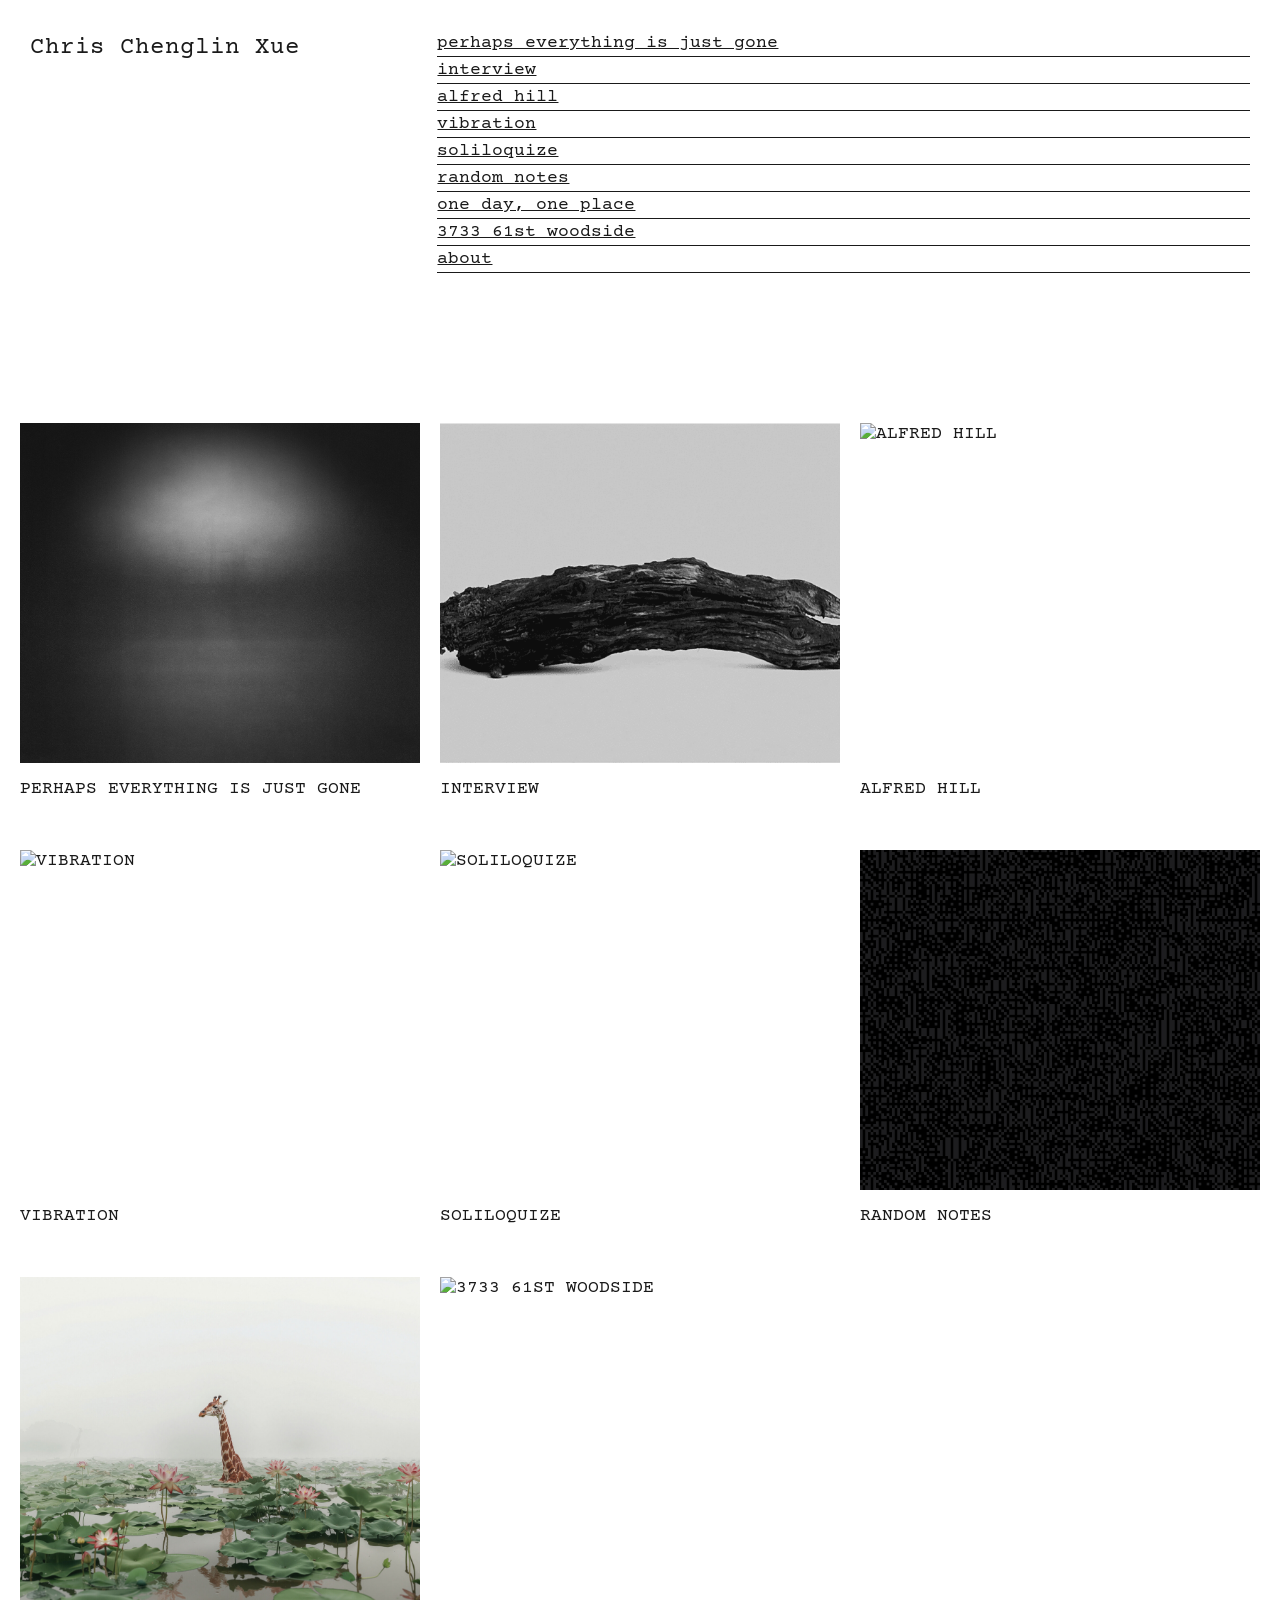
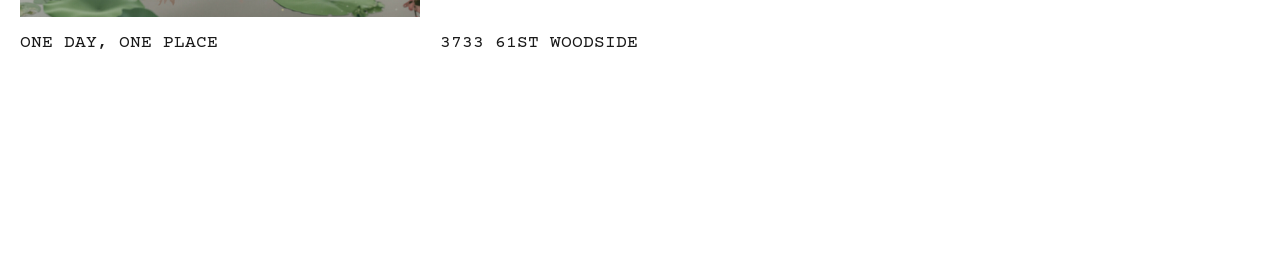
==== index.html @ 0487183d "图片压缩转JPEG+字体改为Courier Prime" ====
<!DOCTYPE html>
<html lang="zh-CN">
<head>
    <meta charset="UTF-8">
    <meta name="viewport" content="width=device-width, initial-scale=1.0">
    <title>Chris Chenglin Xue - Graphic Design & Everything in between</title>
    <link rel="preconnect" href="https://fonts.googleapis.com">
    <link rel="preconnect" href="https://fonts.gstatic.com" crossorigin>
    <link href="https://fonts.googleapis.com/css2?family=Special+Elite&display=swap" rel="stylesheet">
    <link rel="stylesheet" href="css/style.css">
    <!-- SEO -->
    <meta name="description" content="Xue Chenglin is a Beijing-based artist working with interactive media, photography, video and electronic art. CAFA BFA, Alfred University MFA.">
    <meta name="author" content="Xue Chenglin">
    <link rel="canonical" href="https://xuechenglin.com/">
    <meta property="og:type" content="website">
    <meta property="og:title" content="Chris Chenglin Xue - Graphic Design & Everything in between">
    <meta property="og:description" content="Xue Chenglin is a Beijing-based artist working with interactive media, photography, video and electronic art. CAFA BFA, Alfred University MFA.">
    <meta property="og:url" content="https://xuechenglin.com/">
    <meta property="og:image" content="https://xuechenglin.com/images/works/alfred-hill/cover.jpg">
    <meta property="og:site_name" content="Xue Chenglin">
    <meta name="twitter:card" content="summary_large_image">
    <meta name="twitter:title" content="Chris Chenglin Xue - Graphic Design & Everything in between">
    <meta name="twitter:description" content="Xue Chenglin is a Beijing-based artist working with interactive media, photography, video and electronic art. CAFA BFA, Alfred University MFA.">
    <meta name="twitter:image" content="https://xuechenglin.com/images/works/alfred-hill/cover.jpg">
</head>
<body>
    <div id="page" class="site">
        <div id="header-container"></div>

        <main id="primary" class="site-main">
            <div class="submissionsLoop">
                <!-- 作品卡片将通过JavaScript动态生成 -->
            </div>
        </main>
    </div>

    <script src="js/main.js"></script>
    <script src="js/header.js"></script>
</body>
</html>
---- css/style.css ----
/* 字体 */
@import url('https://fonts.googleapis.com/css2?family=Courier+Prime:ital,wght@0,400;0,700;1,400;1,700&display=swap');

/* 基础样式重置 */
*,
*::before,
*::after {
    box-sizing: inherit;
}

html {
    box-sizing: border-box;
    -webkit-text-size-adjust 100%;
    line-height: 1.15;
}

body {
    width: 100%;
    margin: 0;
    background-color: #fff;
    color: #1a1a1a;
    font-family: 'Courier Prime', 'Courier New', Courier, monospace;
    font-size: 18px;
    line-height: 1.5;
}

main {
    display: block;
    color: #1a1a1a;
    background-color: #fff;
    position: relative;
    top: 60px;
    padding-bottom: 140px;
}

h1, .date {
    color: #1a1a1a;
    margin: 0;
    font-size: 18px;
    font-weight: 300;
    line-height: 22px;
}

a, a:visited, a:hover, a:focus, a:active {
    color: #1a1a1a;
}

a {
    background-color: transparent;
}

a:hover {
    outline: 0;
}

p {
    color: #1a1a1a;
    margin-top: 0;
    margin-bottom: 25px;
    font-size: 18px;
    font-weight: 300;
    line-height: 22px;
}

img {
    border-style: none;
    max-width: 100%;
    height: auto;
}

ul {
    list-style: outside;
    margin: 0 0 1.5em 3em;
}

/* 头部样式 */
header,
.site-header {
    padding: 30px;
    display: flex !important;
    min-height: 80px;
    background-color: #fff;
    border-bottom: none;
    visibility: visible !important;
    opacity: 1 !important;
    position: relative;
}

.container {
    justify-content: space-between;
    align-items: center;
    display: flex;
    width: 100%;
}

.site-branding {
    flex: 0 0 33.3%;
    gap: 2px;
    height: 100%;
    display: flex;
}

.site-title {
    font-size: 24px;
    font-weight: 500;
    color: #1a1a1a;
    text-decoration: none;
    letter-spacing: 1px;
}

.site-title:hover {
    opacity: 0.7;
}

.site-branding img {
    width: 100%;
    max-width: 70px;
}

#toggleLight {
    cursor: pointer;
}

/* 导航右侧 */
.nav-right {
    flex: 0 0 66.6%;
    position: relative;
}

/* 筛选菜单 - 原网站使用form和radio按钮 */
.searchandfilter ul {
    list-style: none;
    margin: 0;
    padding: 0;
}

.searchandfilter ul li {
    color: #1a1a1a;
    cursor: pointer;
    padding: 0;
    font-size: 18px;
    font-weight: 300;
    line-height: 26px;
}

.searchandfilter ul li li {
    cursor: pointer;
    border-bottom: 1px solid #1a1a1a;
    padding: 0;
}

.searchandfilter ul li li:hover {
    color: #1a1a1a;
    border-bottom: 1px solid #1a1a1a;
}

.searchandfilter ul li li label {
    cursor: pointer;
    padding: 4px 0;
    padding-left: 0 !important;
}

.searchandfilter ul li li input {
    display: none;
}

.sf-level-0 {
    transition: background-color 0.3s;
    padding: 6px 0;
}

.sf-level-0:hover {
    background-color: #1a1a1a;
    color: #fff;
}

.sf-level-0:hover label,
.sf-level-0:hover .nav-link {
    color: #fff;
}

/* 其他菜单 */
.other-menu {
    flex-direction: row;
    justify-content: space-between;
    width: 100%;
    margin-top: 15px;
    display: flex !important;
    position: relative;
    top: auto;
    visibility: visible !important;
    opacity: 1 !important;
}

.other-menu .search,
.other-menu .about {
    color: #1a1a1a;
    font-size: 18px;
    font-weight: 300;
    line-height: 22px;
}

.other-menu .search:hover,
.other-menu .about:hover {
    color: #1a1a1a;
    cursor: pointer;
}

/* 搜索框 */
.sf-field-search {
    opacity: 0;
    z-index: -1;
    height: 0;
    transition: height 0.5s, opacity 0.5s;
    position: relative;
    top: 60px;
}

.sf-field-search.visible {
    opacity: 1;
    z-index: 1;
    height: auto;
}

.sf-field-search label {
    width: 100%;
    height: 100%;
}

.sf-field-search label input {
    color: #1a1a1a;
    background: transparent;
    border: none;
    width: 100%;
    height: 100%;
    font-size: 160px;
    font-weight: 300;
}

.sf-field-search label input:focus {
    outline: none;
}

.sf-field-search label input::placeholder {
    color: #1a1a1a;
}

/* 关于页面 */
.about-box {
    color: #1a1a1a;
    background-color: #fff;
    width: 100%;
    height: 100%;
    font-size: 18px;
    line-height: 22px;
    position: relative;
}

.about-box-content {
    gap: 50px;
    margin-top: 80px;
    display: flex;
}

.about-left,
.about-right {
    flex: 0 0 50%;
}

.hidden {
    opacity: 0;
    transition: opacity 0.5s;
    display: none;
}

.visible {
    opacity: 1;
    display: block;
}

/* 作品网格 */
.submissionsLoop {
    grid-template-columns: 1fr 1fr 1fr;
    gap: 50px 20px;
    padding: 60px 20px;
    display: grid;
}

/* 作品卡片 */
.card {
    transition: transform 0.5s;
}

.card a {
    color: #1a1a1a;
    font-size: 18px;
    line-height: 22px;
    text-decoration: none;
}

.card-image {
    height: 340px;
    overflow: hidden;
}

.card-image img {
    object-fit: cover;
    width: 100%;
    height: 340px;
    transition: transform 0.5s;
    overflow: hidden;
}

.card:hover .card-image img {
    transform: scale(1.1);
}

.card-content {
    margin-top: 15px;
}

.card-content h1 {
    color: #1a1a1a;
    font-size: 18px;
    font-weight: 300;
    line-height: 22px;
    transition: transform 0.5s;
}

.card:hover .card-content h1 {
    transition: transform 0.5s;
    color: #1a1a1a !important;
}

/* 汉堡按钮 */
.menu-toggle {
    display: none;
    background: none;
    border: none;
    font-size: 24px;
    cursor: pointer;
    color: #1a1a1a;
    padding: 0;
    font-family: inherit;
    line-height: 1;
}

/* 响应式设计 */
@media (max-width: 1100px) {
    .sf-field-search label input {
        font-size: 100px;
    }
}

@media (max-width: 768px) {
    header,
    .site-header {
        padding-right: 20px;
    }

    .container {
        flex-direction: row;
        align-items: center;
        justify-content: space-between;
    }

    .site-branding {
        flex: 1;
    }

    .menu-toggle {
        display: block;
        flex-shrink: 0;
    }

    .nav-right {
        display: none;
        position: absolute;
        top: 100%;
        left: 0;
        right: 0;
        background: #fff;
        padding: 0 30px 20px;
        z-index: 100;
    }

    .nav-right.open {
        display: block;
    }

    .sf-field-search label input {
        font-size: 60px;
    }

    .submissionsLoop {
        grid-template-columns: 1fr 1fr;
    }

    .about-box-content {
        flex-direction: column;
        gap: 0;
    }
}

@media (max-width: 600px) {
    header {
        padding: 20px;
    }

    main {
        top: 0;
    }

    .submissionsLoop {
        grid-template-columns: 1fr;
        padding-top: 30px;
    }
}
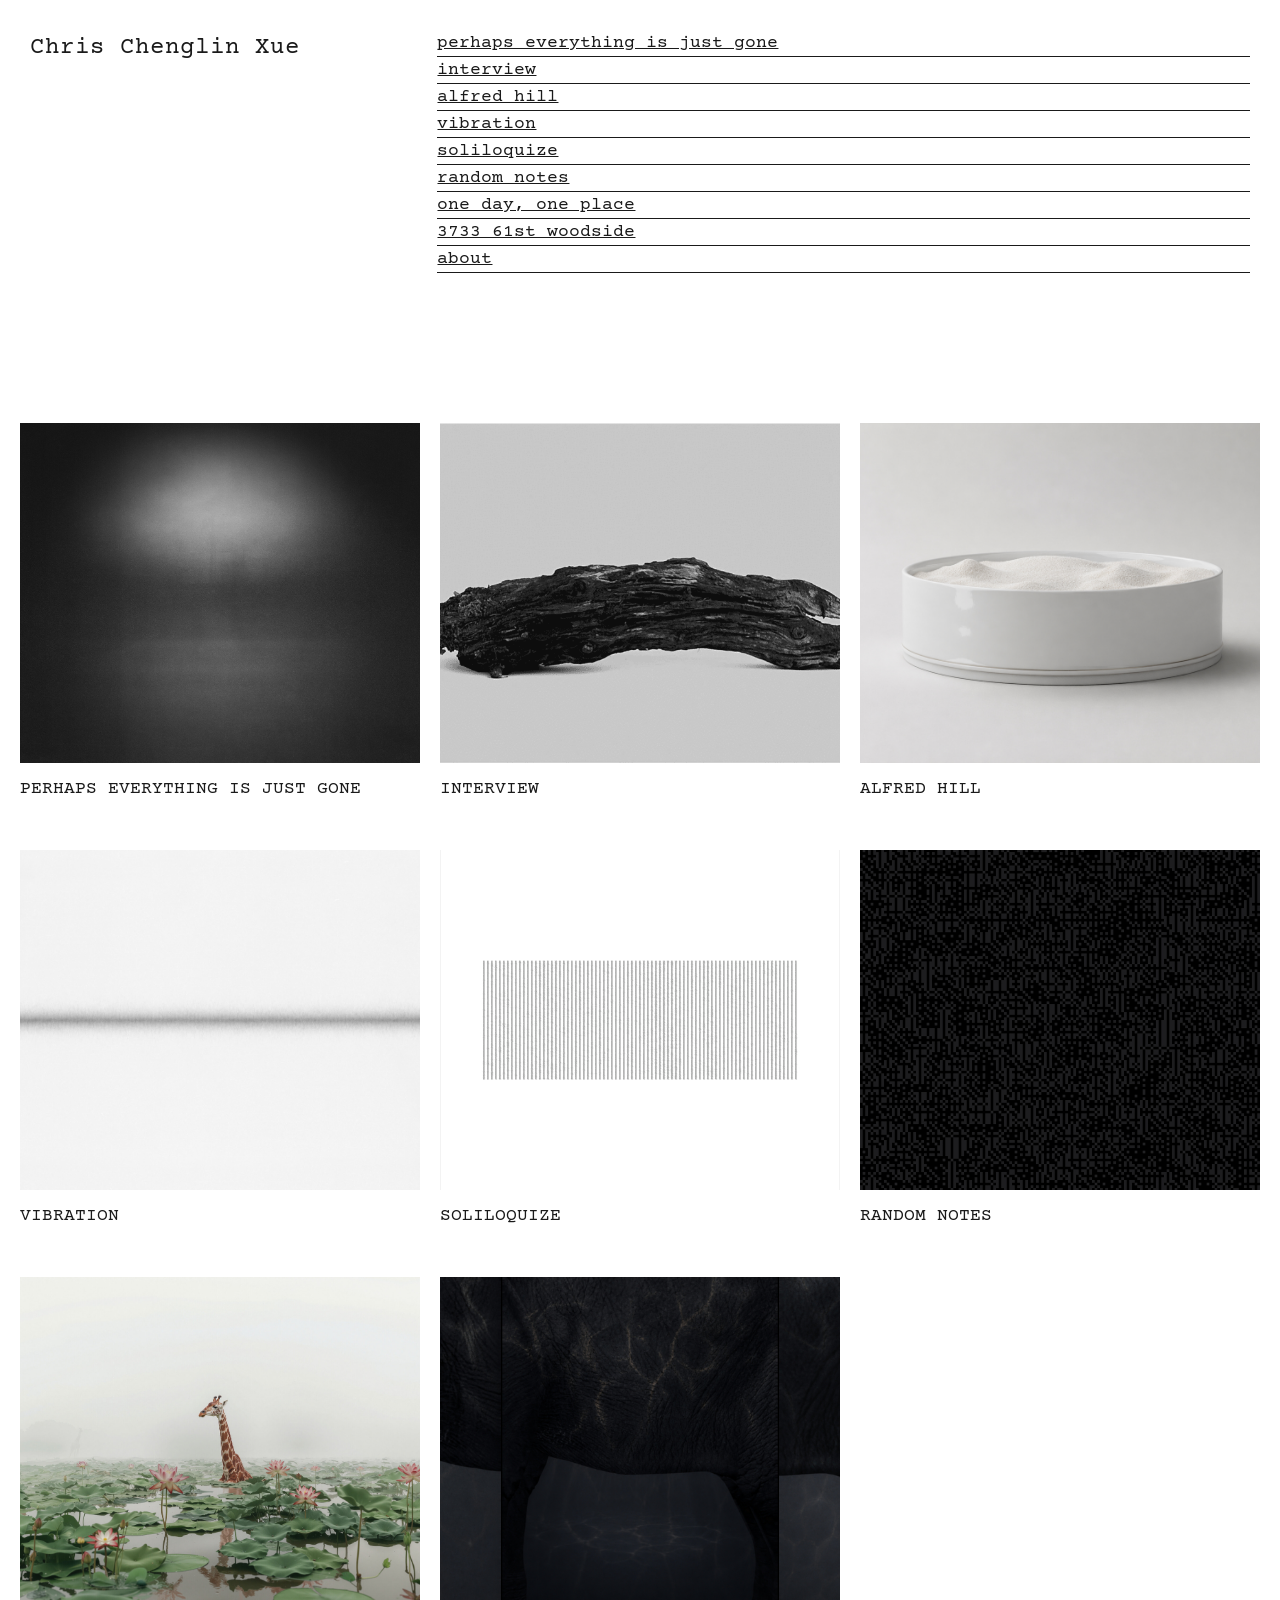
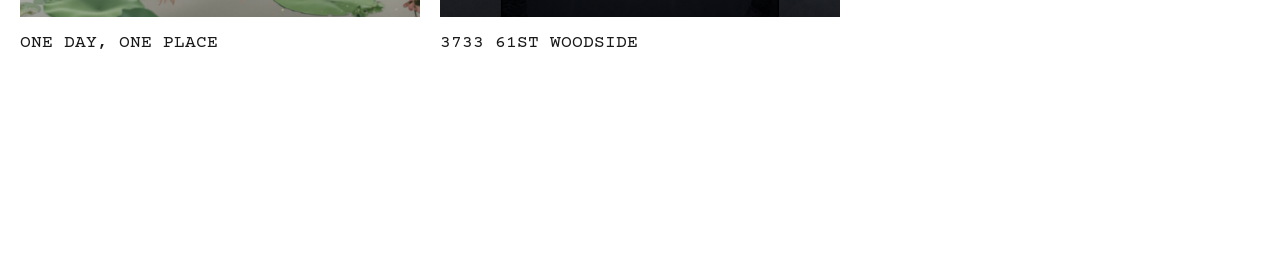
==== commit b5059f9c: "更新SEO标题描述+about.html移除Special Elite字体" ====
--- a/index.html
+++ b/index.html
@@ -3,24 +3,23 @@
 <head>
     <meta charset="UTF-8">
     <meta name="viewport" content="width=device-width, initial-scale=1.0">
-    <title>Chris Chenglin Xue - Graphic Design & Everything in between</title>
+    <title>Xue Chenglin — Artist / Interactive Media, Photography & Video</title>
     <link rel="preconnect" href="https://fonts.googleapis.com">
     <link rel="preconnect" href="https://fonts.gstatic.com" crossorigin>
-    <link href="https://fonts.googleapis.com/css2?family=Special+Elite&display=swap" rel="stylesheet">
     <link rel="stylesheet" href="css/style.css">
     <!-- SEO -->
-    <meta name="description" content="Xue Chenglin is a Beijing-based artist working with interactive media, photography, video and electronic art. CAFA BFA, Alfred University MFA.">
+    <meta name="description" content="Artist working with interactive installations, photography, and video. Lives and works in Beijing and Virginia. CAFA BFA · Alfred University MFA.">
     <meta name="author" content="Xue Chenglin">
     <link rel="canonical" href="https://xuechenglin.com/">
     <meta property="og:type" content="website">
-    <meta property="og:title" content="Chris Chenglin Xue - Graphic Design & Everything in between">
-    <meta property="og:description" content="Xue Chenglin is a Beijing-based artist working with interactive media, photography, video and electronic art. CAFA BFA, Alfred University MFA.">
+    <meta property="og:title" content="Xue Chenglin — Artist / Interactive Media, Photography & Video">
+    <meta property="og:description" content="Artist working with interactive installations, photography, and video. Lives and works in Beijing and Virginia. CAFA BFA · Alfred University MFA.">
     <meta property="og:url" content="https://xuechenglin.com/">
     <meta property="og:image" content="https://xuechenglin.com/images/works/alfred-hill/cover.jpg">
     <meta property="og:site_name" content="Xue Chenglin">
     <meta name="twitter:card" content="summary_large_image">
-    <meta name="twitter:title" content="Chris Chenglin Xue - Graphic Design & Everything in between">
-    <meta name="twitter:description" content="Xue Chenglin is a Beijing-based artist working with interactive media, photography, video and electronic art. CAFA BFA, Alfred University MFA.">
+    <meta name="twitter:title" content="Xue Chenglin — Artist / Interactive Media, Photography & Video">
+    <meta name="twitter:description" content="Artist working with interactive installations, photography, and video. Lives and works in Beijing and Virginia. CAFA BFA · Alfred University MFA.">
     <meta name="twitter:image" content="https://xuechenglin.com/images/works/alfred-hill/cover.jpg">
 </head>
 <body>
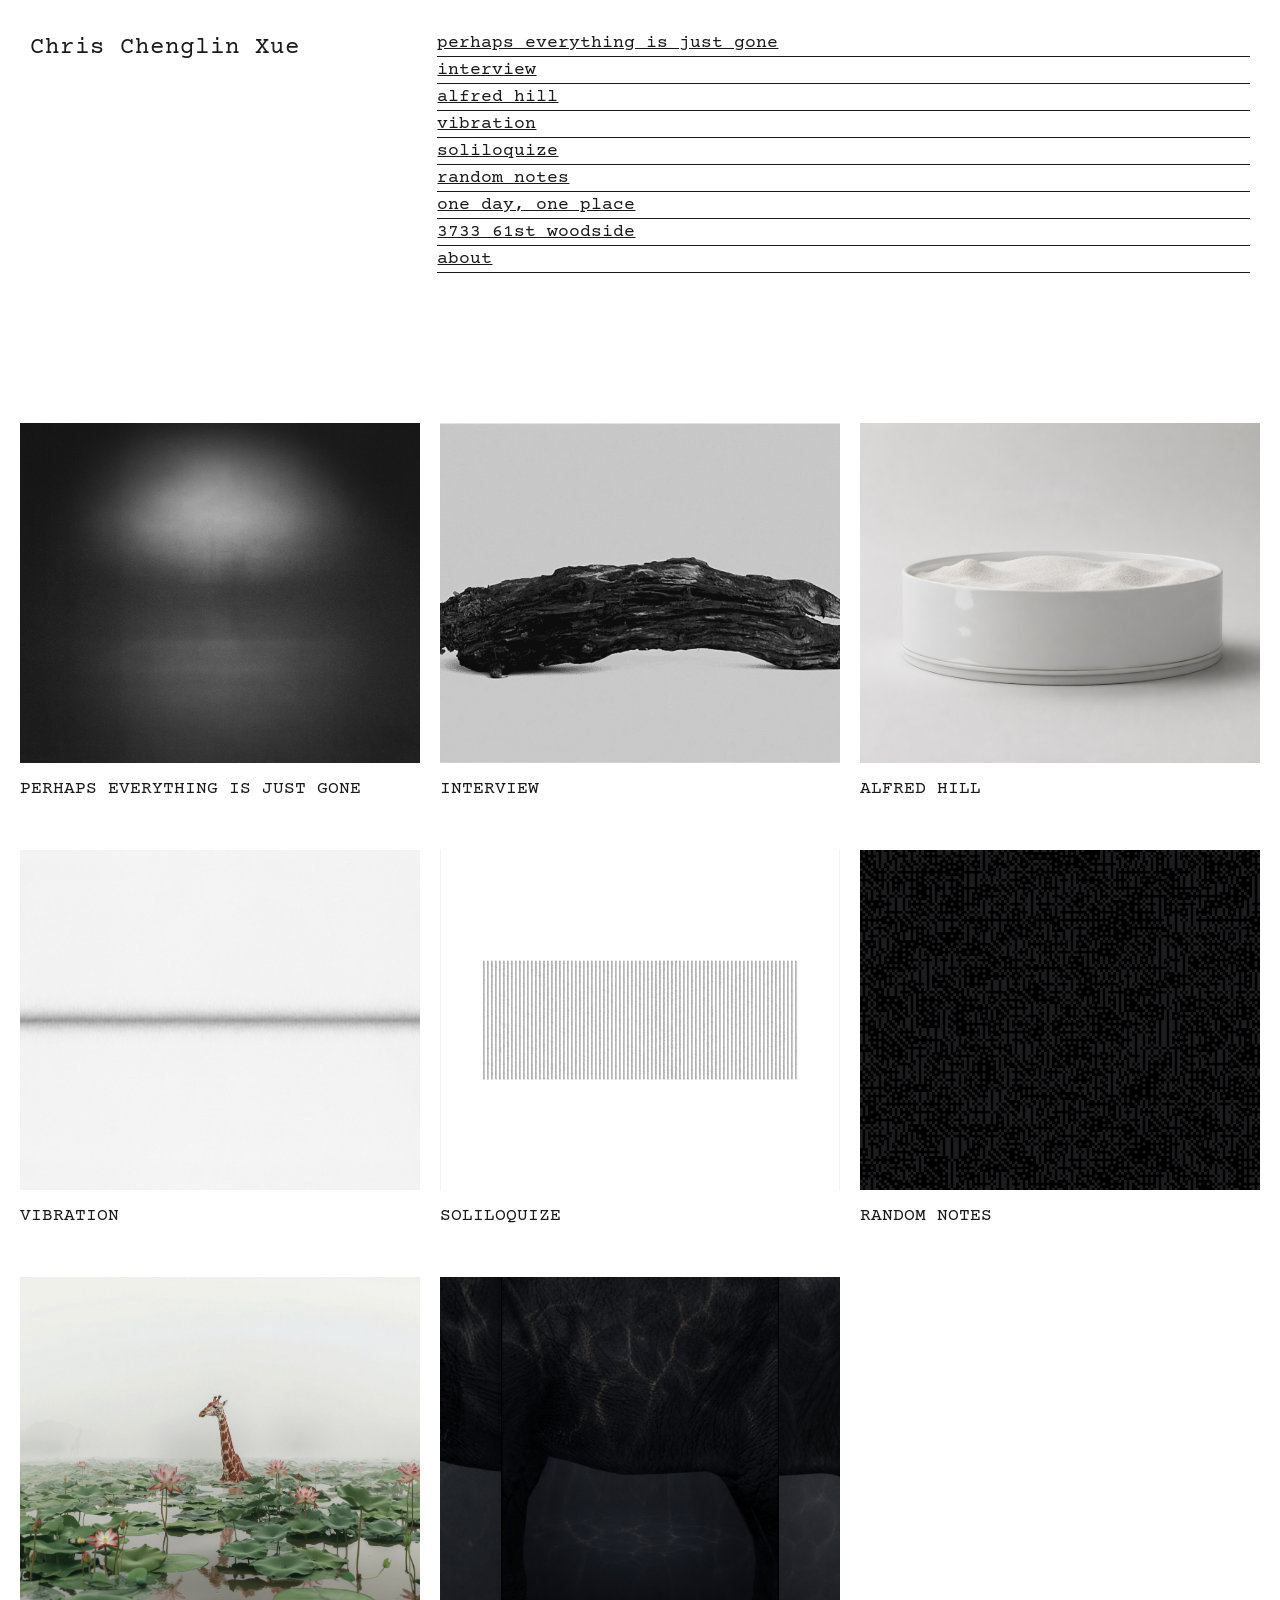
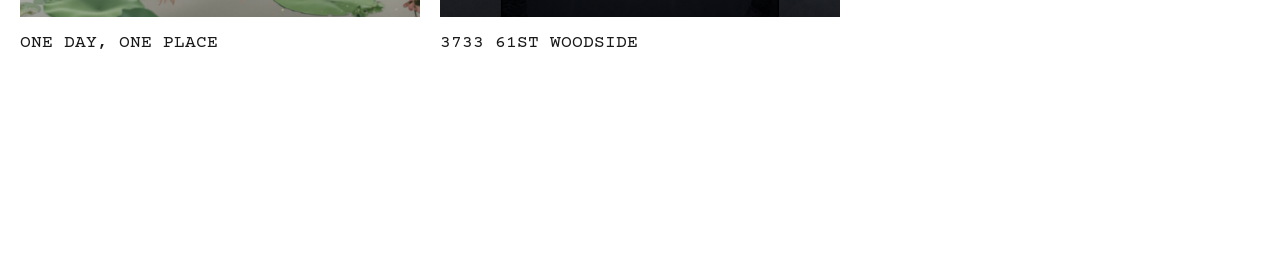
==== commit cfb46cb5: "添加favicon（眼睛图标）+ 所有页面加icon标签" ====
--- a/index.html
+++ b/index.html
@@ -2,6 +2,9 @@
 <html lang="zh-CN">
 <head>
     <meta charset="UTF-8">
+    <link rel="icon" type="image/x-icon" href="/favicon.ico">
+    <link rel="icon" type="image/svg+xml" href="/favicon.svg">
+    <link rel="apple-touch-icon" href="/apple-touch-icon.png">
     <meta name="viewport" content="width=device-width, initial-scale=1.0">
     <title>Xue Chenglin — Artist / Interactive Media, Photography & Video</title>
     <link rel="preconnect" href="https://fonts.googleapis.com">
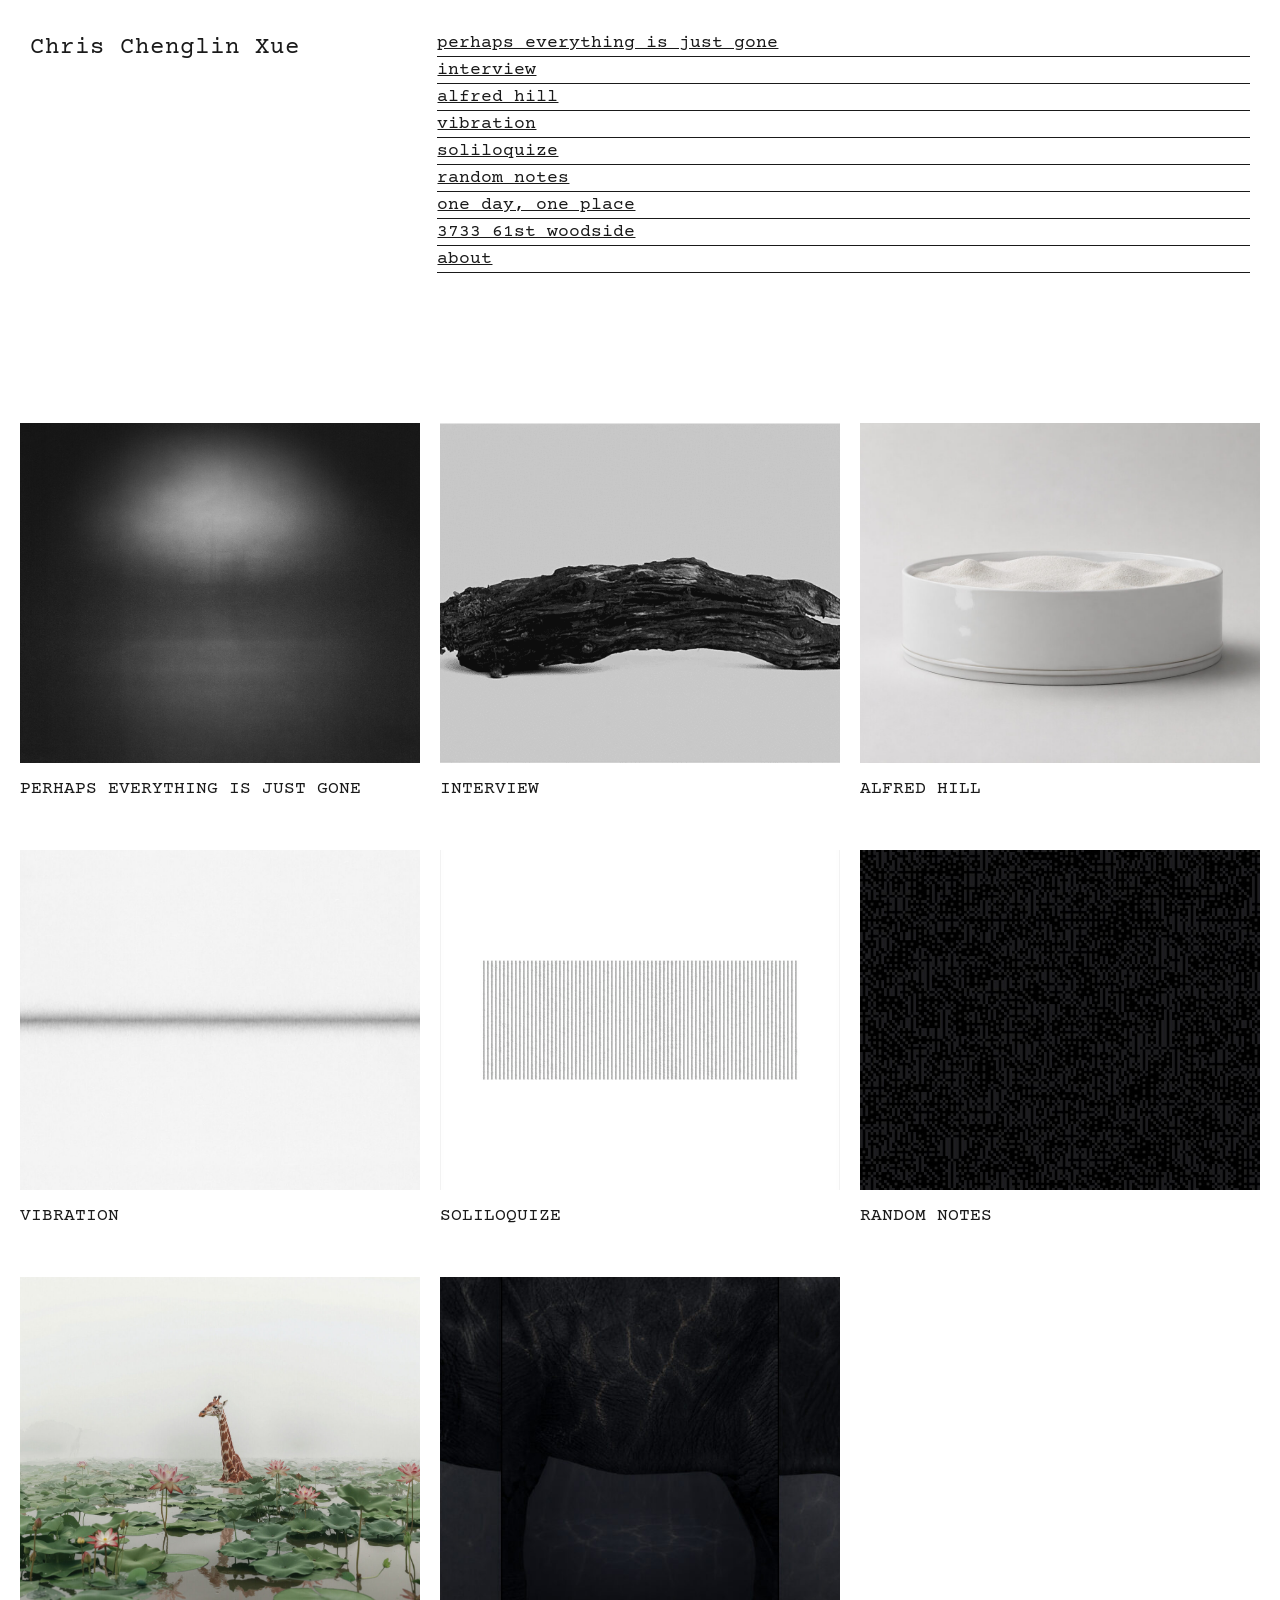
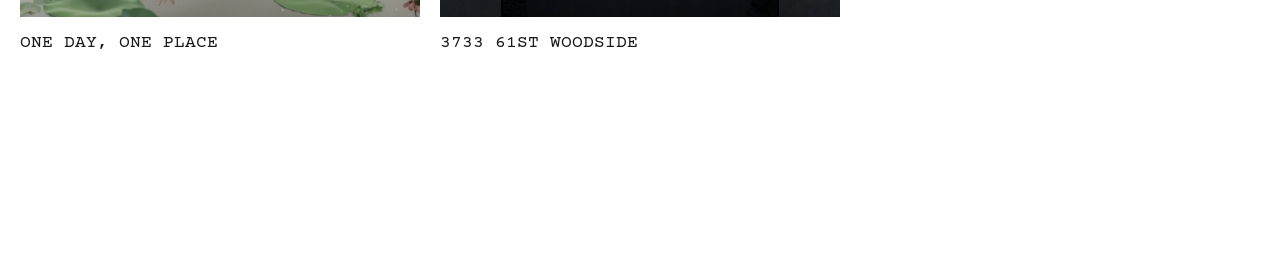
==== commit e055068f: "清理main.js旧模板死代码（搜索/筛选/关于弹窗）修复首页JS报错；index.html lang改为en Co-Authored-By: Claude Fable 5 <noreply@anth" ====
--- a/index.html
+++ b/index.html
@@ -1,5 +1,5 @@
 <!DOCTYPE html>
-<html lang="zh-CN">
+<html lang="en">
 <head>
     <meta charset="UTF-8">
     <link rel="icon" type="image/x-icon" href="/favicon.ico">
@@ -24,6 +24,51 @@
     <meta name="twitter:title" content="Xue Chenglin — Artist / Interactive Media, Photography & Video">
     <meta name="twitter:description" content="Artist working with interactive installations, photography, and video. Lives and works in Beijing and Virginia. CAFA BFA · Alfred University MFA.">
     <meta name="twitter:image" content="https://xuechenglin.com/images/works/alfred-hill/cover.jpg">
+    <script type="application/ld+json">
+    {
+        "@context": "https://schema.org",
+        "@type": "Person",
+        "name": "Xue Chenglin",
+        "alternateName": "Chris Chenglin Xue",
+        "url": "https://xuechenglin.com",
+        "image": "https://xuechenglin.com/images/works/alfred-hill/cover.jpg",
+        "email": "chris.c.xue@gmail.com",
+        "jobTitle": "Artist",
+        "description": "Artist working with interactive installations, photography, and video. Lives and works in Beijing and Virginia.",
+        "worksFor": {
+            "@type": "Organization",
+            "name": "HANAHANA Studio",
+            "address": {
+                "@type": "PostalAddress",
+                "addressLocality": "Beijing",
+                "addressCountry": "CN"
+            }
+        },
+        "alumniOf": [
+            {
+                "@type": "CollegeOrUniversity",
+                "name": "Alfred University",
+                "department": "Electronic Integrated Art"
+            },
+            {
+                "@type": "CollegeOrUniversity",
+                "name": "Central Academy of Fine Arts",
+                "department": "Photography"
+            }
+        ],
+        "knowsAbout": [
+            "Interactive Media",
+            "Photography",
+            "Video Art",
+            "Electronic Art",
+            "Interactive Installations",
+            "Arduino"
+        ],
+        "sameAs": [
+            "https://xuechenglin.com/about.html"
+        ]
+    }
+    </script>
 </head>
 <body>
     <div id="page" class="site">
